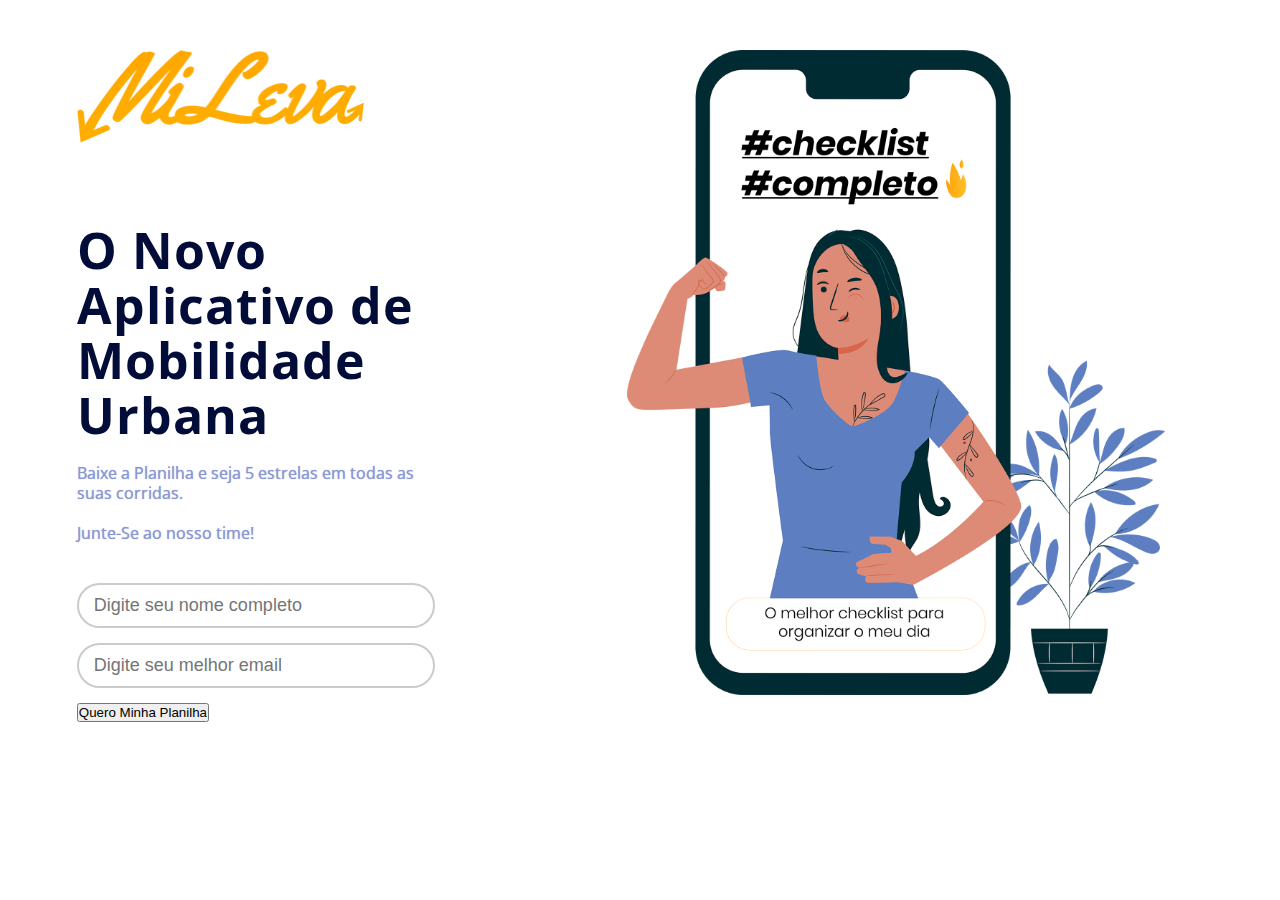
==== index.html @ 2056af5c "Add pt-br" ====
<!DOCTYPE html>
<html lang="en">
  <head>
    <meta charset="utf-8" />
    <title>Mileva</title>
    <link rel="stylesheet" href="./src/styles.css" />
    <script src="./src/app.js"></script>
     <!-- Google Tag Manager -->
  <script>(function(w,d,s,l,i){w[l]=w[l]||[];w[l].push({'gtm.start':
  new Date().getTime(),event:'gtm.js'});var f=d.getElementsByTagName(s)[0],
  j=d.createElement(s),dl=l!='dataLayer'?'&l='+l:'';j.async=true;j.src=
  'https://www.googletagmanager.com/gtm.js?id='+i+dl;f.parentNode.insertBefore(j,f);
  })(window,document,'script','dataLayer','GTM-MZ63CZM');</script>
  <!-- End Google Tag Manager -->
   </head>
  <body>

    <div class='col-a'>
      <div class='content-form'>
        <div class='row'>
          <img class='logo' src='./src/img/logo.png' />
        </div>

        <h1>O Novo Aplicativo de Mobilidade Urbana</h1>
        <p>Baixe a Planilha e seja 5 estrelas em todas as suas corridas.</p>
        <p>Junte-Se ao nosso time!</p>
          <!-- Início do Formulário Gama Academy -->
          <form method="POST" action="https://smtl.gama.academy/leads/bfeee317-b7e1-11ea-8228-89cff86db9a0">
            <input
              placeholder="Digite seu nome completo"
              name="name"
              type="text"
              class='input'
              pattern="^\D{2,}\s[\D\s]{2,}$"
              title="Digite seu nome completo"
              required
            />
            <input
              placeholder="Digite seu melhor email"
              name="email"
              type="email"
              class='input'              
              title="Digite um email válido"
              required
            />
            <input name="redirectTo" type="hidden" value="https://mileva-dh.netlify.app/thanks.html" />            
            <input type="submit" id="botao_planilha" value="Quero Minha Planilha"/>
          </form>
          <!--Fim do Formulário Gama Academy -->
      </div>
    </div>

    <div class='col-b'>
        <img src='./src/img/mulher.png' class='celular' />
        <img src='./src/img/background.png' class='background-mobile' />
    </div>
    
    <!-- Google Tag Manager (noscript) -->
    <noscript><iframe src="https://www.googletagmanager.com/ns.html?id=GTM-MZ63CZM"
    height="0" width="0" style="display:none;visibility:hidden"></iframe></noscript>
    <!-- End Google Tag Manager (noscript) -->
  </body>
</html>
---- src/styles.css ----
@import url('https://fonts.googleapis.com/css2?family=Open+Sans:wght@400;800&display=swap');

* {
    margin: 0;
    padding: 0;
    outline: none;
    box-sizing: border-box;
}

html,
body {
    width: 100%;
    height: 100%;
    line-height: 1;
}

body {
    display: flex;
    justify-content: space-between;
}

.home-page {
    background: white url('img/background.png') top right no-repeat;
    background-size: 60%;
}

.row {
    width: 100%;
    float: left;
}

/* Container Form */
.col-a {
    width: 40%;
}

.content-form {
    width: 400px;
    margin: 100px 0 0 35%;
}

.titulo-obrigado,
.content-form h1 {
    width: 100%;
    font-weight: bold;
    font-size: 60px;
    letter-spacing: 1px;
    line-height: 70px;
    font-family: 'Open Sans', Tahoma, Arial, Helvetica, sans-serif;
}

.content-form h1 {
    color: #010c38;
}

.content-form p { 
    color: #8a97d3;
    font-style: 20px;
    text-align: left;
    font-family: 'Open Sans', Tahoma, Arial, Helvetica, sans-serif;
    text-shadow: 0 0 1px #8a97d3;
    line-height: 20px;
    margin-top: 20px;
}

.logo {
    width: 80%;
    margin-bottom: 80px;
    float: left;
}

.content-form form { 
    width: 100%;
    margin-top: 40px;
}

.link_download,
.content-form form button {
    width: 100%;
    border-radius: 500px;
    border: 0;
    background: #8a97d3;
    font-weight: bold;
    font-family: 'Open Sans', Tahoma, Arial, Helvetica, sans-serif;
    font-size: 16px;
    text-align: center;
    line-height: 40px;
    height: 45px;
    color: white;
    cursor: pointer;
    transition: all .2s ease;
    border: 2px solid transparent;
}

.link_download:hover,
.content-form form button:hover {
    background: white;
    color:  #8a97d3;
    border: 2px solid #8a97d3;
}

.input {
    border: 2px solid #cbcbcb;
    padding: 15px;
    height: 45px;
    line-height: 45px;
    color: gray;
    font-size: 18px;
    width: 100%;
    border-radius: 500px;
    margin-bottom: 15px;
}


/* Container Celular */
.col-b {
    width: 60%;
}

.celular {
    position: relative;
    width: 45%;
    margin: 100px 0 0 15%;
}

.background-mobile {
    display: none;
}

.titulo-obrigado {
    color: #8a97d3;
    letter-spacing: 8px;
    font-size: 62px;
    margin-bottom: 50px;
}



/* THANKS PAGE */
.thanks {
    width: 100%;
    display: block;
    justify-content: unset;
}

.thanks header,
.thanks video,
.thanks footer,
.thanks section {
    width: 100%;
}

.thanks video {
    float: left;
    position: relative;
}

.thanks section {
    position: relative;
    float: left;
    background: white url('img/background_pagina_thank_you.png') bottom right no-repeat;
    background-size: 70%;
    height: 100%;
}

.thanks header {
    background: #F1A430;
    height: 80px;
    display: flex;
    justify-content: center;
}

.logo-thanks {
    height: 60px;
    margin-top: 10px;
}

.carro {
    width: 50%;
    right: 5%;
    bottom: 100px;
    position: absolute;
}

.thanks footer {
    text-align: center;
    font-size: 18px;
    font-family: "Open Sans", Arial, Helvetica, sans-serif;
    position: absolute;
    bottom: 0;
    margin-bottom: 30px;
}

.thanks-content {
    width: 350px;
    margin: 100px 0 70px 15%;
}

.thanks-content a {
    width: 100%;
    border-radius: 500px;
    border: 0;
    background: #FF4F5C;
    font-weight: bold;
    font-family: 'Open Sans', Tahoma, Arial, Helvetica, sans-serif;
    font-size: 18px;
    text-align: center;
    line-height: 40px;
    height: 45px;
    letter-spacing: 2px;
    text-decoration: none;
    color: white;
    cursor: pointer;
    transition: all .2s ease;
    border: 2px solid transparent;
    float: left;
}

.thanks-content a:hover {
    background: white;
    color: #FF4F5C;
    border: 2px solid #FF4F5C;
}

/* THANKS PAGE */

/* Media Queries - Responsivo */
@media screen and (max-width: 1024px) {
    body {
        display: block;
        justify-content: unset;
        background: white;
        background-size: 100%;
    }

    .logo {
        width: 60%;
        margin-bottom: 50px;
        float: left;
    }

    .col-a,
    .col-b {
        width: 100%;
        position: relative;
    }

    .content-form {
        width: 80%;
        margin: 50px 10% 0;
    }

    .content-form h1 {
        font-size: 45px;
        letter-spacing: 0px;
        line-height: 50px;
    }

    .celular {
        position: relative;
        width: 80%;
        margin: 50px 10% 0;
        z-index: 1;
        margin-bottom: 40px
    }

    .background-mobile {
        display: block;
        position: absolute;
        bottom: 0;
        right: 0;
        width: 100%;
        z-index: 0;
        transform: rotate(180deg);
    }
}

@media screen and (min-width: 1024px) and (max-width: 1280px) {
    .content-form {
        width: 70%;
        margin: 50px 15% 0;
    }

    .content-form h1 {
        font-size: 50px;
        line-height: 55px;
    }

    .celular {
        position: relative;
        width: 70%;
        margin: 50px 15% 0;
        z-index: 1;
        margin-bottom: 40px
    }

}
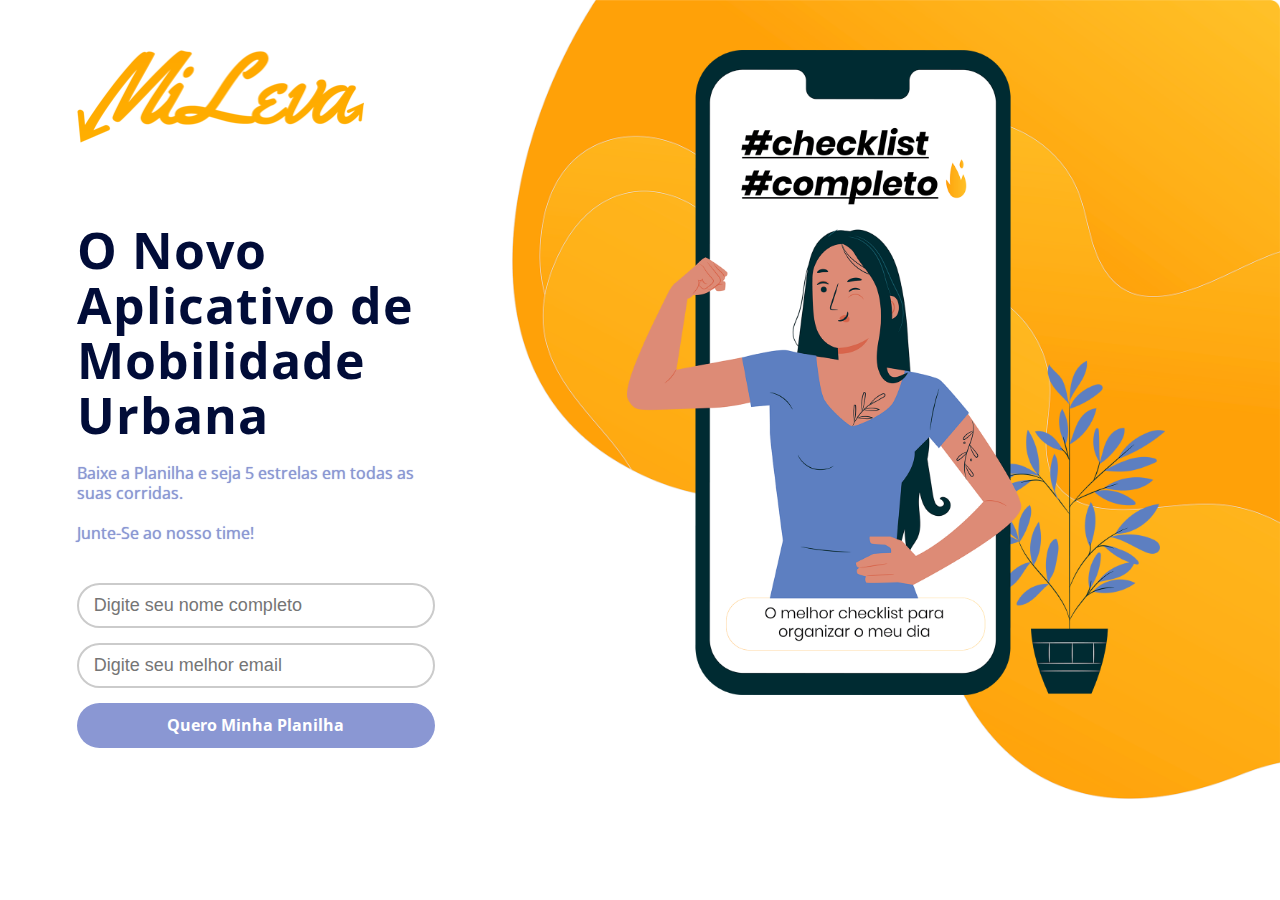
==== commit 1a178ba8: "Merge branch 'master' into novo-projeto" ====
--- a/index.html
+++ b/index.html
@@ -5,15 +5,35 @@
     <title>Mileva</title>
     <link rel="stylesheet" href="./src/styles.css" />
     <script src="./src/app.js"></script>
-     <!-- Google Tag Manager -->
-  <script>(function(w,d,s,l,i){w[l]=w[l]||[];w[l].push({'gtm.start':
-  new Date().getTime(),event:'gtm.js'});var f=d.getElementsByTagName(s)[0],
-  j=d.createElement(s),dl=l!='dataLayer'?'&l='+l:'';j.async=true;j.src=
-  'https://www.googletagmanager.com/gtm.js?id='+i+dl;f.parentNode.insertBefore(j,f);
-  })(window,document,'script','dataLayer','GTM-MZ63CZM');</script>
-  <!-- End Google Tag Manager -->
-   </head>
-  <body>
+     <!-- Global site tag (gtag.js) - Google Analytics -->
+     <script async src="https://www.googletagmanager.com/gtag/js?id=UA-37792553-2"></script>
+     <script>
+        window.dataLayer = window.dataLayer || [];
+        function gtag(){dataLayer.push(arguments);}
+        gtag('js', new Date());
+    
+        gtag('config', 'UA-37792553-2');
+     </script>
+ 
+      <!-- Facebook Pixel Code -->
+       <script>
+          !function(f,b,e,v,n,t,s)
+          {if(f.fbq)return;n=f.fbq=function(){n.callMethod?
+          n.callMethod.apply(n,arguments):n.queue.push(arguments)};
+          if(!f._fbq)f._fbq=n;n.push=n;n.loaded=!0;n.version='2.0';
+          n.queue=[];t=b.createElement(e);t.async=!0;
+          t.src=v;s=b.getElementsByTagName(e)[0];
+          s.parentNode.insertBefore(t,s)}(window, document,'script',
+          'https://connect.facebook.net/en_US/fbevents.js');
+          fbq('init', '955119961580450');
+          fbq('track', 'PageView');
+       </script>
+       <noscript>
+         <img height="1" width="1" style="display:none" src="https://www.facebook.com/tr?id=955119961580450&ev=PageView&noscript=1"/>
+       </noscript>
+       <!-- End Facebook Pixel Code -->
+  </head>
+  <body class='home-page'>
 
     <div class='col-a'>
       <div class='content-form'>
@@ -24,7 +44,7 @@
         <h1>O Novo Aplicativo de Mobilidade Urbana</h1>
         <p>Baixe a Planilha e seja 5 estrelas em todas as suas corridas.</p>
         <p>Junte-Se ao nosso time!</p>
-          <!-- Início do Formulário Gama Academy -->
+          <!--  -->
           <form method="POST" action="https://smtl.gama.academy/leads/bfeee317-b7e1-11ea-8228-89cff86db9a0">
             <input
               placeholder="Digite seu nome completo"
@@ -46,7 +66,6 @@
             <input name="redirectTo" type="hidden" value="https://mileva-dh.netlify.app/thanks.html" />            
             <input type="submit" id="botao_planilha" value="Quero Minha Planilha"/>
           </form>
-          <!--Fim do Formulário Gama Academy -->
       </div>
     </div>
 
@@ -54,10 +73,6 @@
         <img src='./src/img/mulher.png' class='celular' />
         <img src='./src/img/background.png' class='background-mobile' />
     </div>
-    
-    <!-- Google Tag Manager (noscript) -->
-    <noscript><iframe src="https://www.googletagmanager.com/ns.html?id=GTM-MZ63CZM"
-    height="0" width="0" style="display:none;visibility:hidden"></iframe></noscript>
-    <!-- End Google Tag Manager (noscript) -->
+
   </body>
 </html>--- a/src/styles.css
+++ b/src/styles.css
@@ -91,6 +91,23 @@
     transition: all .2s ease;
     border: 2px solid transparent;
 }
+#botao_planilha {
+    width: 100%;
+    border-radius: 500px;
+    border: 0;
+    background: #8a97d3;
+    font-weight: bold;
+    font-family: 'Open Sans', Tahoma, Arial, Helvetica, sans-serif;
+    font-size: 16px;
+    text-align: center;
+    line-height: 40px;
+    height: 45px;
+    color: white;
+    cursor: pointer;
+    transition: all .2s ease;
+    border: 2px solid transparent;
+}
+
 
 .link_download:hover,
 .content-form form button:hover {
@@ -251,7 +268,7 @@
     }
 
     .content-form h1 {
-        font-size: 45px;
+        font-size: 35px;
         letter-spacing: 0px;
         line-height: 50px;
     }
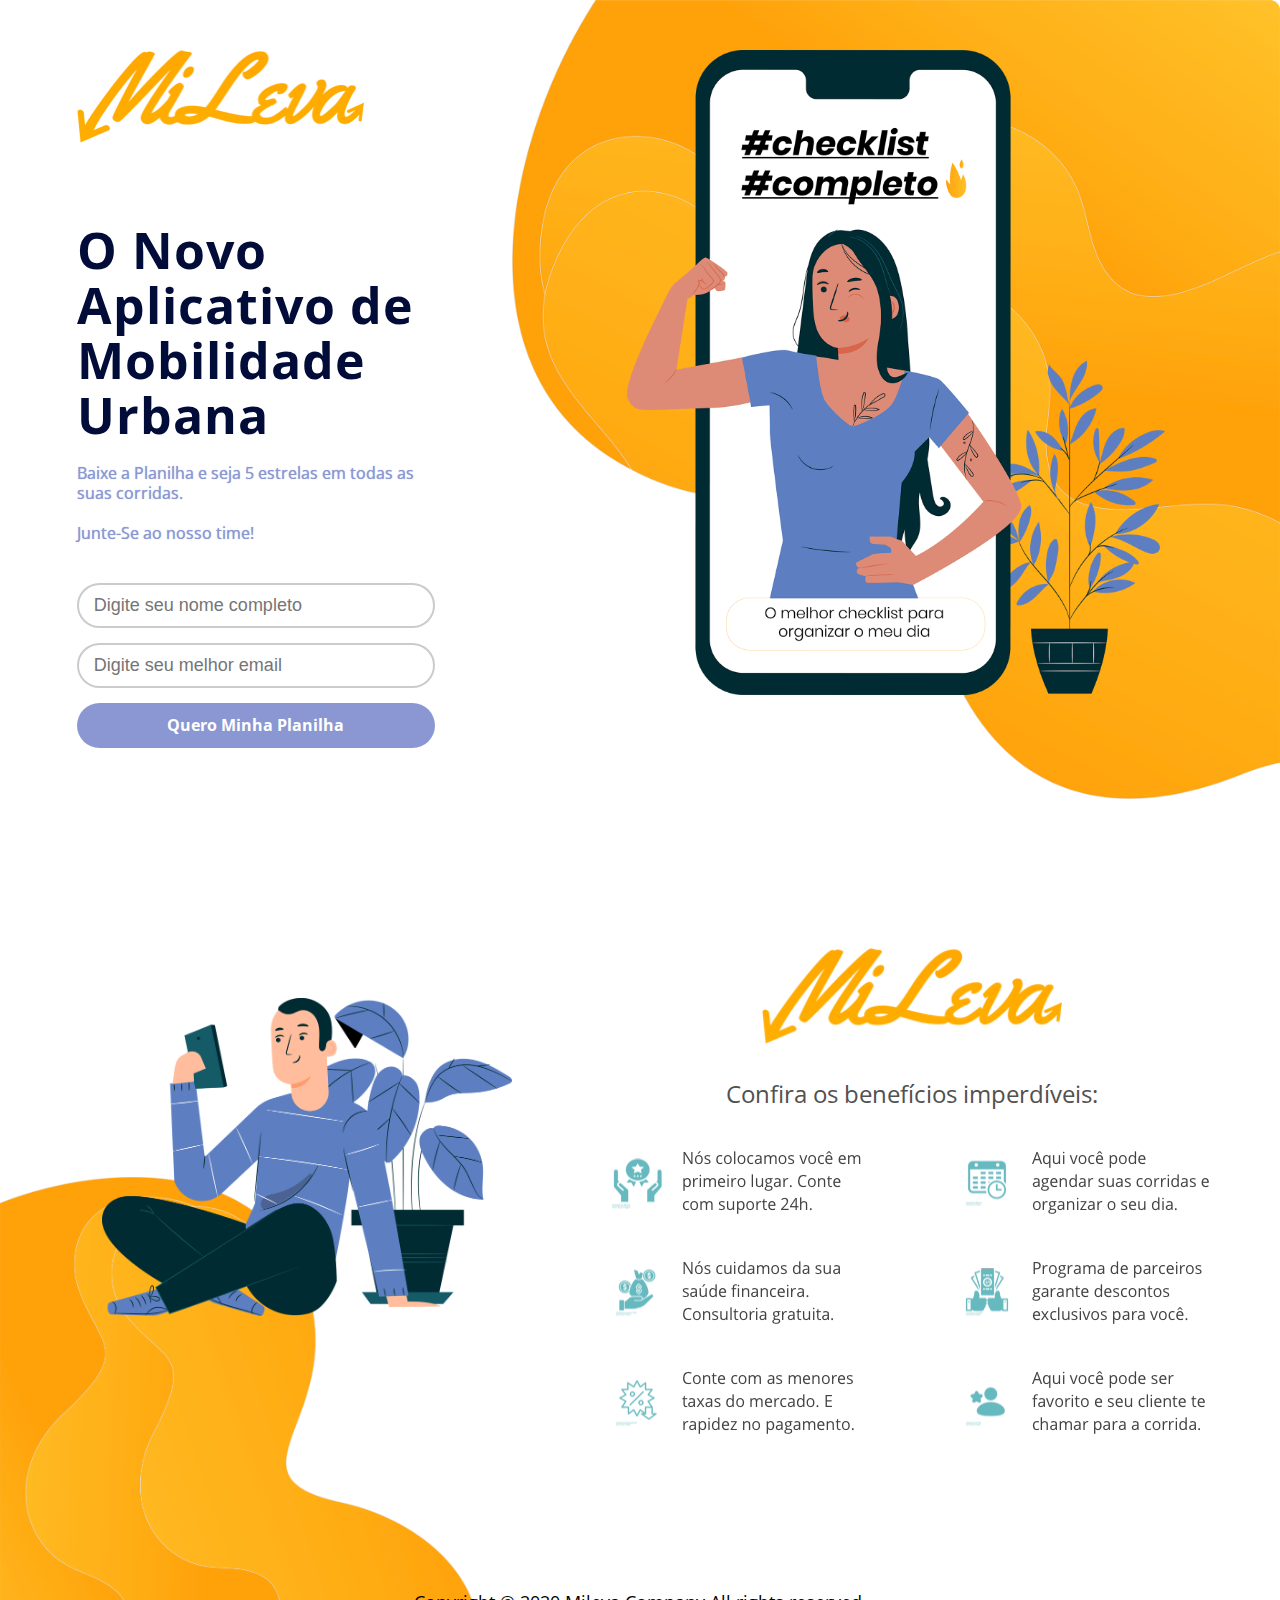
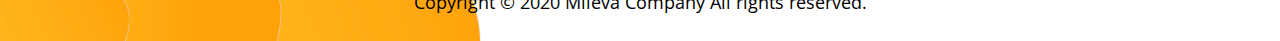
==== commit 1fafeda3: "Merge branch 'novo-projeto-merge'" ====
--- a/index.html
+++ b/index.html
@@ -1,78 +1,96 @@
 <!DOCTYPE html>
-<html lang="en">
+<html lang="pt-br">
   <head>
     <meta charset="utf-8" />
     <title>Mileva</title>
     <link rel="stylesheet" href="./src/styles.css" />
+    <link rel="shortcut icon" href="src/img/icone.png">
     <script src="./src/app.js"></script>
-     <!-- Global site tag (gtag.js) - Google Analytics -->
-     <script async src="https://www.googletagmanager.com/gtag/js?id=UA-37792553-2"></script>
-     <script>
-        window.dataLayer = window.dataLayer || [];
-        function gtag(){dataLayer.push(arguments);}
-        gtag('js', new Date());
-    
-        gtag('config', 'UA-37792553-2');
-     </script>
- 
-      <!-- Facebook Pixel Code -->
-       <script>
-          !function(f,b,e,v,n,t,s)
-          {if(f.fbq)return;n=f.fbq=function(){n.callMethod?
-          n.callMethod.apply(n,arguments):n.queue.push(arguments)};
-          if(!f._fbq)f._fbq=n;n.push=n;n.loaded=!0;n.version='2.0';
-          n.queue=[];t=b.createElement(e);t.async=!0;
-          t.src=v;s=b.getElementsByTagName(e)[0];
-          s.parentNode.insertBefore(t,s)}(window, document,'script',
-          'https://connect.facebook.net/en_US/fbevents.js');
-          fbq('init', '955119961580450');
-          fbq('track', 'PageView');
-       </script>
-       <noscript>
-         <img height="1" width="1" style="display:none" src="https://www.facebook.com/tr?id=955119961580450&ev=PageView&noscript=1"/>
-       </noscript>
-       <!-- End Facebook Pixel Code -->
-  </head>
+     <!-- Google Tag Manager -->
+      <script>(function(w,d,s,l,i){w[l]=w[l]||[];w[l].push({'gtm.start':
+      new Date().getTime(),event:'gtm.js'});var f=d.getElementsByTagName(s)[0],
+      j=d.createElement(s),dl=l!='dataLayer'?'&l='+l:'';j.async=true;j.src=
+      'https://www.googletagmanager.com/gtm.js?id='+i+dl;f.parentNode.insertBefore(j,f);
+      })(window,document,'script','dataLayer','GTM-MZ63CZM');</script>
+      <!-- End Google Tag Manager -->
+
+      <meta name="viewport" content="width=device-width, initial-scale=1.0, maximum-scale=1.0, user-scalable=no" />
+   </head>
+  <body>
+
   <body class='home-page'>
+    <section class='row fl'>
+      <div class='col-a fl'>
+        <div class='content-form'>
+          <div class='row'>
+            <img class='logo' src='./src/img/logo.png' />
+          </div>
+  
+          <h1>O Novo Aplicativo de Mobilidade Urbana</h1>
+          <p>Baixe a Planilha e seja 5 estrelas em todas as suas corridas.</p>
+          <p>Junte-Se ao nosso time!</p>
+            <!-- Início do Formulário Gama Academy -->
+            <form method="POST" action="https://smtl.gama.academy/leads/bfeee317-b7e1-11ea-8228-89cff86db9a0">
+              <input
+                placeholder="Digite seu nome completo"
+                name="name"
+                type="text"
+                class='input'
+                pattern="^\D{2,}\s[\D\s]{2,}$"
+                title="Digite seu nome completo"
+                required
+              />
+              <input
+                placeholder="Digite seu melhor email"
+                name="email"
+                type="email"
+                class='input'              
+                title="Digite um email válido"
+                required
+              />
+              <input name="redirectTo" type="hidden" value="https://mileva-dh.netlify.app/thanks.html" />            
+              <input type="submit" id="botao_planilha" value="Quero Minha Planilha"/>
+            </form>
+            <!--Fim do Formulário Gama Academy -->
+        </div>
+      </div>
+  
+      <div class='col-b fl'>
+          <img src='./src/img/mulher.png' class='celular' />
+          <img src='./src/img/background.png' class='background-mobile' />
+      </div>
+    </section>
 
-    <div class='col-a'>
-      <div class='content-form'>
-        <div class='row'>
-          <img class='logo' src='./src/img/logo.png' />
+    <section class='fl row descricao'>
+      <div class='col-a fl desktop'>
+        <img src='./src/img/homem.png' class='homem' />
+      </div>
+
+      <div class='col-b fl'>
+        <div class='fl content-descricao'>
+          <div class='row'>
+            <img class='logo-descricao' src='./src/img/logo.png' />
+          </div>
+
+          <h6 class='desc-title'>Confira os benefícios imperdíveis:</h6>
+  
+          <img src='src/img/desc1.png' class='desc fl' />
+          <img src='src/img/desc2.png' class='desc fr' />
         </div>
+      </div>
 
-        <h1>O Novo Aplicativo de Mobilidade Urbana</h1>
-        <p>Baixe a Planilha e seja 5 estrelas em todas as suas corridas.</p>
-        <p>Junte-Se ao nosso time!</p>
-          <!--  -->
-          <form method="POST" action="https://smtl.gama.academy/leads/bfeee317-b7e1-11ea-8228-89cff86db9a0">
-            <input
-              placeholder="Digite seu nome completo"
-              name="name"
-              type="text"
-              class='input'
-              pattern="^\D{2,}\s[\D\s]{2,}$"
-              title="Digite seu nome completo"
-              required
-            />
-            <input
-              placeholder="Digite seu melhor email"
-              name="email"
-              type="email"
-              class='input'              
-              title="Digite um email válido"
-              required
-            />
-            <input name="redirectTo" type="hidden" value="https://mileva-dh.netlify.app/thanks.html" />            
-            <input type="submit" id="botao_planilha" value="Quero Minha Planilha"/>
-          </form>
+      <div class='col-a fl mobile'>
+        <img src='./src/img/homem.png' class='homem' />
       </div>
-    </div>
 
-    <div class='col-b'>
-        <img src='./src/img/mulher.png' class='celular' />
-        <img src='./src/img/background.png' class='background-mobile' />
-    </div>
+      <footer>
+        Copyright © 2020 Mileva Company All rights reserved.
+      </footer>
+    </section>
 
+    <!-- Google Tag Manager (noscript) -->
+    <noscript><iframe src="https://www.googletagmanager.com/ns.html?id=GTM-MZ63CZM"
+    height="0" width="0" style="display:none;visibility:hidden"></iframe></noscript>
+    <!-- End Google Tag Manager (noscript) -->
   </body>
 </html>--- a/src/styles.css
+++ b/src/styles.css
@@ -14,19 +14,33 @@
     line-height: 1;
 }
 
-body {
-    display: flex;
-    justify-content: space-between;
-}
-
 .home-page {
     background: white url('img/background.png') top right no-repeat;
     background-size: 60%;
 }
 
+.foto {
+    width: 600px;
+    margin: 26% -290px;
+    z-index: 1;
+}
+
+.background2 {
+    width: 800px;
+}
+
 .row {
-    width: 100%;
-    float: left;
+    position: relative;
+    width: 100%;
+    float: left;
+}
+
+.fl {
+    float: left;
+}
+
+.fr {
+    float: right;
 }
 
 /* Container Form */
@@ -43,7 +57,7 @@
 .content-form h1 {
     width: 100%;
     font-weight: bold;
-    font-size: 60px;
+    font-size: 50px;
     letter-spacing: 1px;
     line-height: 70px;
     font-family: 'Open Sans', Tahoma, Arial, Helvetica, sans-serif;
@@ -91,6 +105,7 @@
     transition: all .2s ease;
     border: 2px solid transparent;
 }
+
 #botao_planilha {
     width: 100%;
     border-radius: 500px;
@@ -136,7 +151,7 @@
 
 .celular {
     position: relative;
-    width: 45%;
+    width: 50%;
     margin: 100px 0 0 15%;
 }
 
@@ -151,7 +166,52 @@
     margin-bottom: 50px;
 }
 
-
+.homem { 
+    width: 80%;
+    margin: 150px 0 0 0;
+    position: relative;
+    float: right;
+}
+
+.descricao {
+    background: url('img/background2.png') left bottom no-repeat;
+    background-size: 40%;
+    min-height: 800px;
+    width: 100%;
+    padding: 100px 0 100px;
+    float: left;
+    position: relative;
+}
+
+.descricao footer {
+    margin-bottom: 50px;
+}
+
+.logo-descricao {
+    width: 50%;
+    margin-left: 25%;
+}
+
+.content-descricao {
+    width: 52%;
+    min-width: 600px;
+    margin: 100px 0 100px 13%;
+}
+
+.desc-title {
+    float: left;
+    width: 100%;
+    text-align: center;
+    margin: 35px 0 10px;
+    font-size: 24px;
+    color: #525151;
+    font-family: "Open Sans", Arial, Helvetica, sans-serif;
+    font-weight: normal;
+}
+
+.desc {
+    margin-top: 30px;
+}
 
 /* THANKS PAGE */
 .thanks {
@@ -160,10 +220,10 @@
     justify-content: unset;
 }
 
-.thanks header,
-.thanks video,
-.thanks footer,
-.thanks section {
+header,
+video,
+footer,
+section {
     width: 100%;
 }
 
@@ -199,6 +259,7 @@
     position: absolute;
 }
 
+.descricao footer,
 .thanks footer {
     text-align: center;
     font-size: 18px;
@@ -241,6 +302,14 @@
 
 /* THANKS PAGE */
 
+.desktop {
+    display: block;
+}
+
+.mobile {
+    display: none;
+}
+
 /* Media Queries - Responsivo */
 @media screen and (max-width: 1024px) {
     body {
@@ -250,6 +319,10 @@
         background-size: 100%;
     }
 
+    .home-page {
+        background-image: unset;
+    }
+
     .logo {
         width: 60%;
         margin-bottom: 50px;
@@ -268,7 +341,7 @@
     }
 
     .content-form h1 {
-        font-size: 35px;
+        font-size: 30px;
         letter-spacing: 0px;
         line-height: 50px;
     }
@@ -290,6 +363,38 @@
         z-index: 0;
         transform: rotate(180deg);
     }
+
+    .descricao {
+        background: url(img/background2.png) left bottom no-repeat;
+        background-size: 80%;
+        min-height: unset;
+        width: 100%;
+        padding: 30px 0 50px;
+    }
+
+    .content-descricao {
+        width: 90%;
+        min-width: unset;
+        margin: 50px 5% 20px 5%;
+    }
+
+    .desc {
+        width: 60%;
+        margin: 20px 20% 20px 20%;
+    }
+        
+    .homem { 
+        width: 80%;
+        margin: 70px 10%;
+    }
+  
+    .desktop {
+        display: none;
+    }
+
+    .mobile {
+        display: block;
+    }
 }
 
 @media screen and (min-width: 1024px) and (max-width: 1280px) {
@@ -310,6 +415,5 @@
         z-index: 1;
         margin-bottom: 40px
     }
-
-}
-
+    
+}   
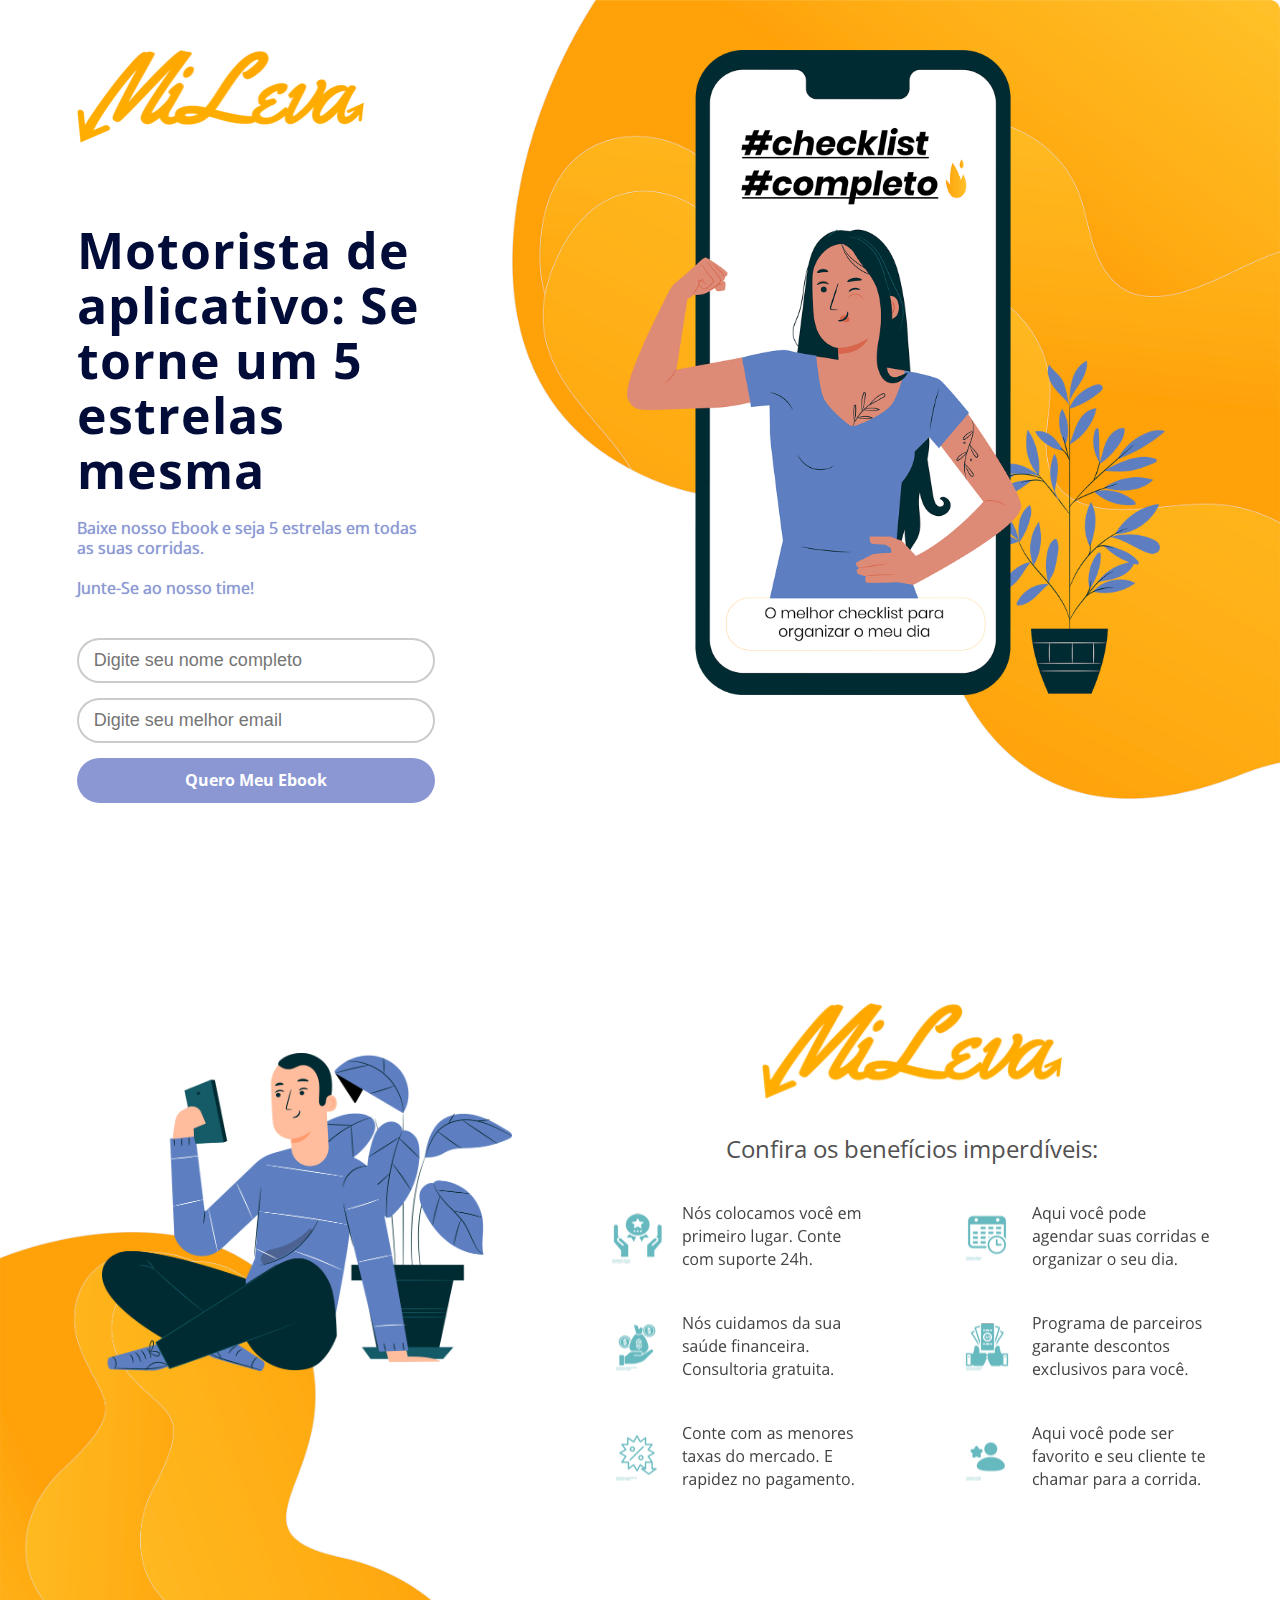
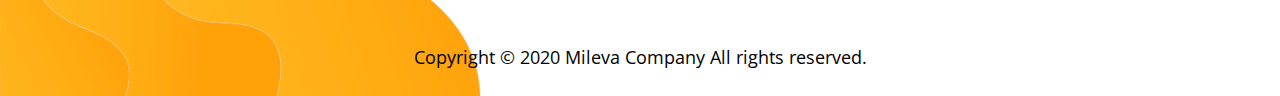
==== commit be361f16: "Merge branch 'master' into master" ====
--- a/index.html
+++ b/index.html
@@ -2,6 +2,13 @@
 <html lang="pt-br">
   <head>
     <meta charset="utf-8" />
+
+    <meta name="description" content="Você quer se tornar um motorista de aplicativo 5 estrelas? Aprenda em 10 passos como se tornar um hoje mesmo com a Mi Leva app."/>
+    <meta name="keywords" content="Motorista de aplicativo"/>
+    <meta name="title" content="Motorista de aplicativo: 10 passos para se tornar um 5 estrelas"/>
+    <meta name="author" content="Mileva"/>    
+    <meta name="viewport" content="width=device-width, initial-scale=1.0, maximum-scale=1.0, user-scalable=no" />
+
     <title>Mileva</title>
     <link rel="stylesheet" href="./src/styles.css" />
     <link rel="shortcut icon" href="src/img/icone.png">
@@ -14,7 +21,6 @@
       })(window,document,'script','dataLayer','GTM-MZ63CZM');</script>
       <!-- End Google Tag Manager -->
 
-      <meta name="viewport" content="width=device-width, initial-scale=1.0, maximum-scale=1.0, user-scalable=no" />
    </head>
   <body>
 
@@ -26,8 +32,11 @@
             <img class='logo' src='./src/img/logo.png' />
           </div>
   
-          <h1>O Novo Aplicativo de Mobilidade Urbana</h1>
-          <p>Baixe a Planilha e seja 5 estrelas em todas as suas corridas.</p>
+
+          <h1>Motorista de aplicativo: Se torne um 5 estrelas
+            mesma</h1>
+          <p>Baixe nosso Ebook e seja 5 estrelas em todas as suas corridas.</p>
+
           <p>Junte-Se ao nosso time!</p>
             <!-- Início do Formulário Gama Academy -->
             <form method="POST" action="https://smtl.gama.academy/leads/bfeee317-b7e1-11ea-8228-89cff86db9a0">
@@ -49,7 +58,9 @@
                 required
               />
               <input name="redirectTo" type="hidden" value="https://mileva-dh.netlify.app/thanks.html" />            
-              <input type="submit" id="botao_planilha" value="Quero Minha Planilha"/>
+
+              <input type="submit" id="botao_planilha" value="Quero Meu Ebook"/>
+
             </form>
             <!--Fim do Formulário Gama Academy -->
         </div>
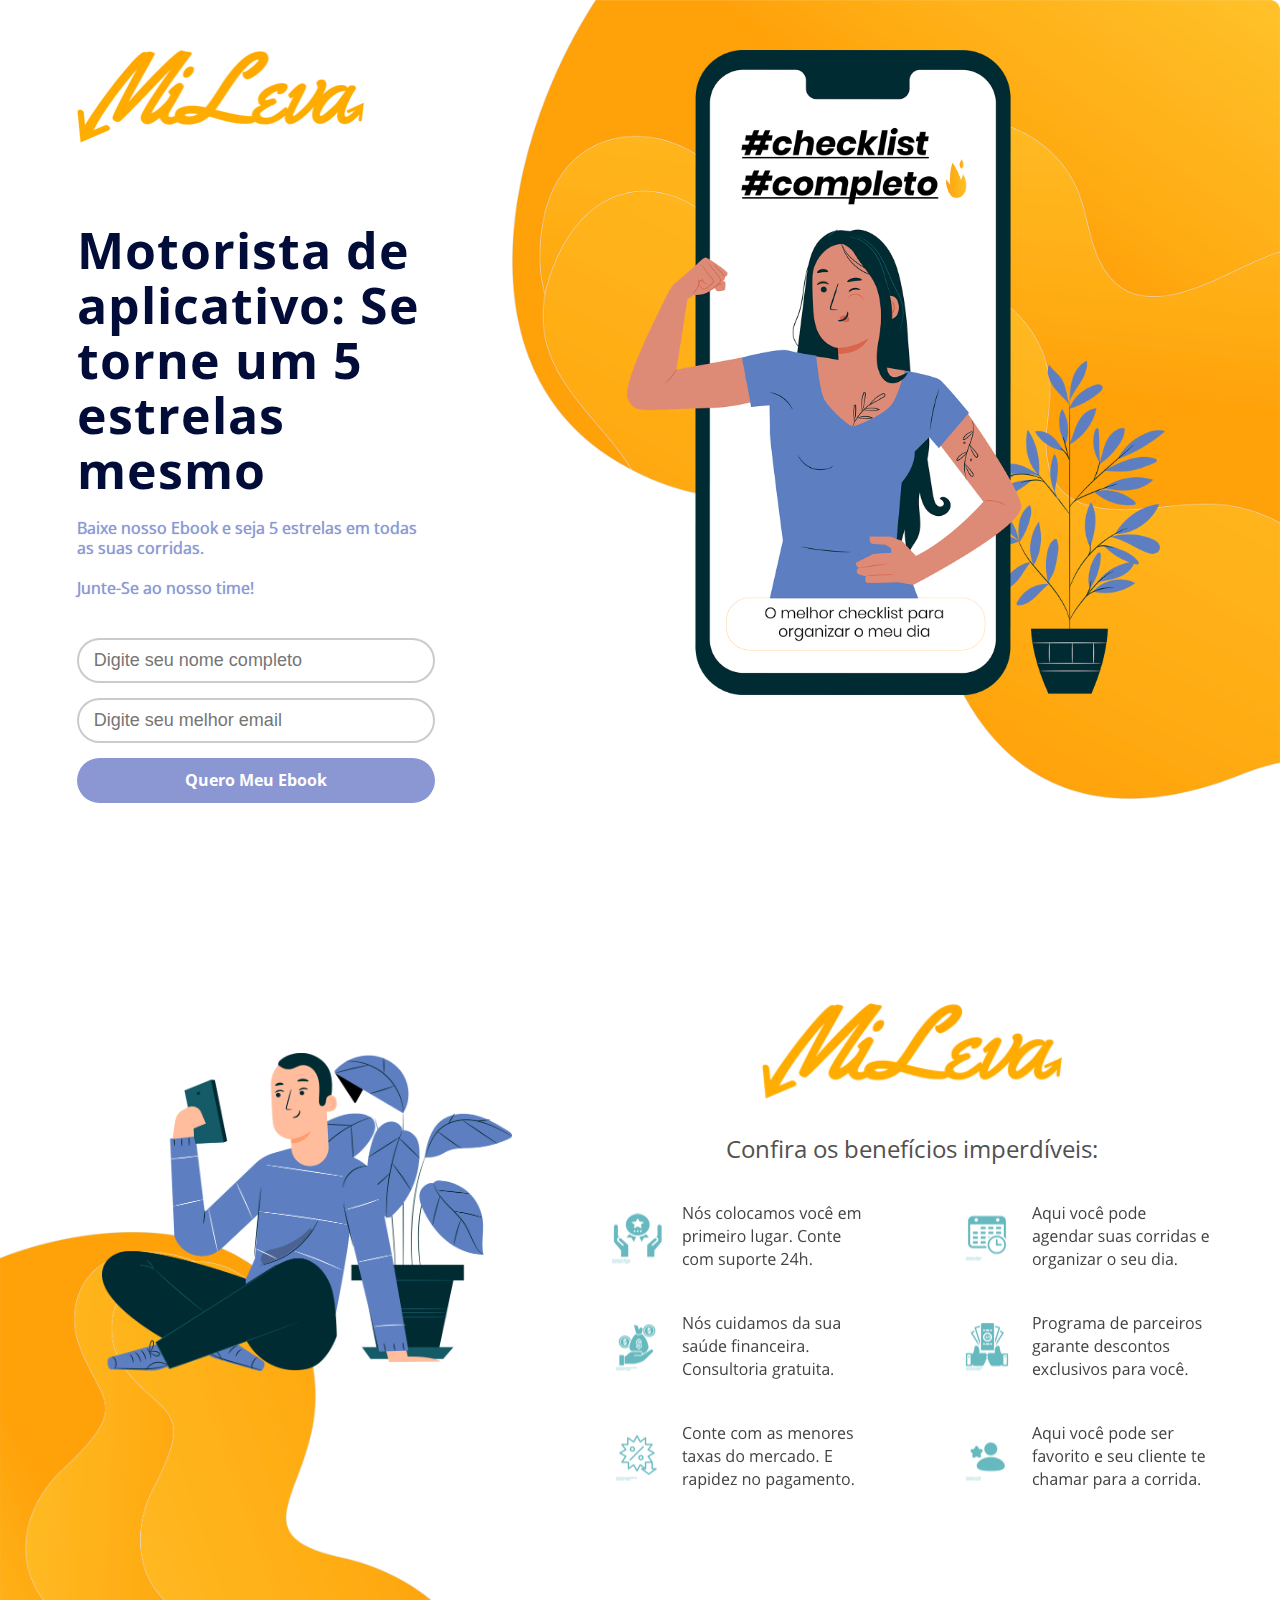
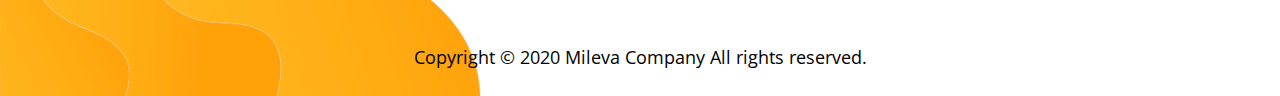
==== commit f5079b7d: "release 3 - ajuste do titulo" ====
--- a/index.html
+++ b/index.html
@@ -2,13 +2,11 @@
 <html lang="pt-br">
   <head>
     <meta charset="utf-8" />
-
     <meta name="description" content="Você quer se tornar um motorista de aplicativo 5 estrelas? Aprenda em 10 passos como se tornar um hoje mesmo com a Mi Leva app."/>
     <meta name="keywords" content="Motorista de aplicativo"/>
     <meta name="title" content="Motorista de aplicativo: 10 passos para se tornar um 5 estrelas"/>
     <meta name="author" content="Mileva"/>    
     <meta name="viewport" content="width=device-width, initial-scale=1.0, maximum-scale=1.0, user-scalable=no" />
-
     <title>Mileva</title>
     <link rel="stylesheet" href="./src/styles.css" />
     <link rel="shortcut icon" href="src/img/icone.png">
@@ -21,6 +19,7 @@
       })(window,document,'script','dataLayer','GTM-MZ63CZM');</script>
       <!-- End Google Tag Manager -->
 
+      
    </head>
   <body>
 
@@ -32,11 +31,9 @@
             <img class='logo' src='./src/img/logo.png' />
           </div>
   
-
           <h1>Motorista de aplicativo: Se torne um 5 estrelas
-            mesma</h1>
+            mesmo</h1>
           <p>Baixe nosso Ebook e seja 5 estrelas em todas as suas corridas.</p>
-
           <p>Junte-Se ao nosso time!</p>
             <!-- Início do Formulário Gama Academy -->
             <form method="POST" action="https://smtl.gama.academy/leads/bfeee317-b7e1-11ea-8228-89cff86db9a0">
@@ -58,9 +55,7 @@
                 required
               />
               <input name="redirectTo" type="hidden" value="https://mileva-dh.netlify.app/thanks.html" />            
-
               <input type="submit" id="botao_planilha" value="Quero Meu Ebook"/>
-
             </form>
             <!--Fim do Formulário Gama Academy -->
         </div>
